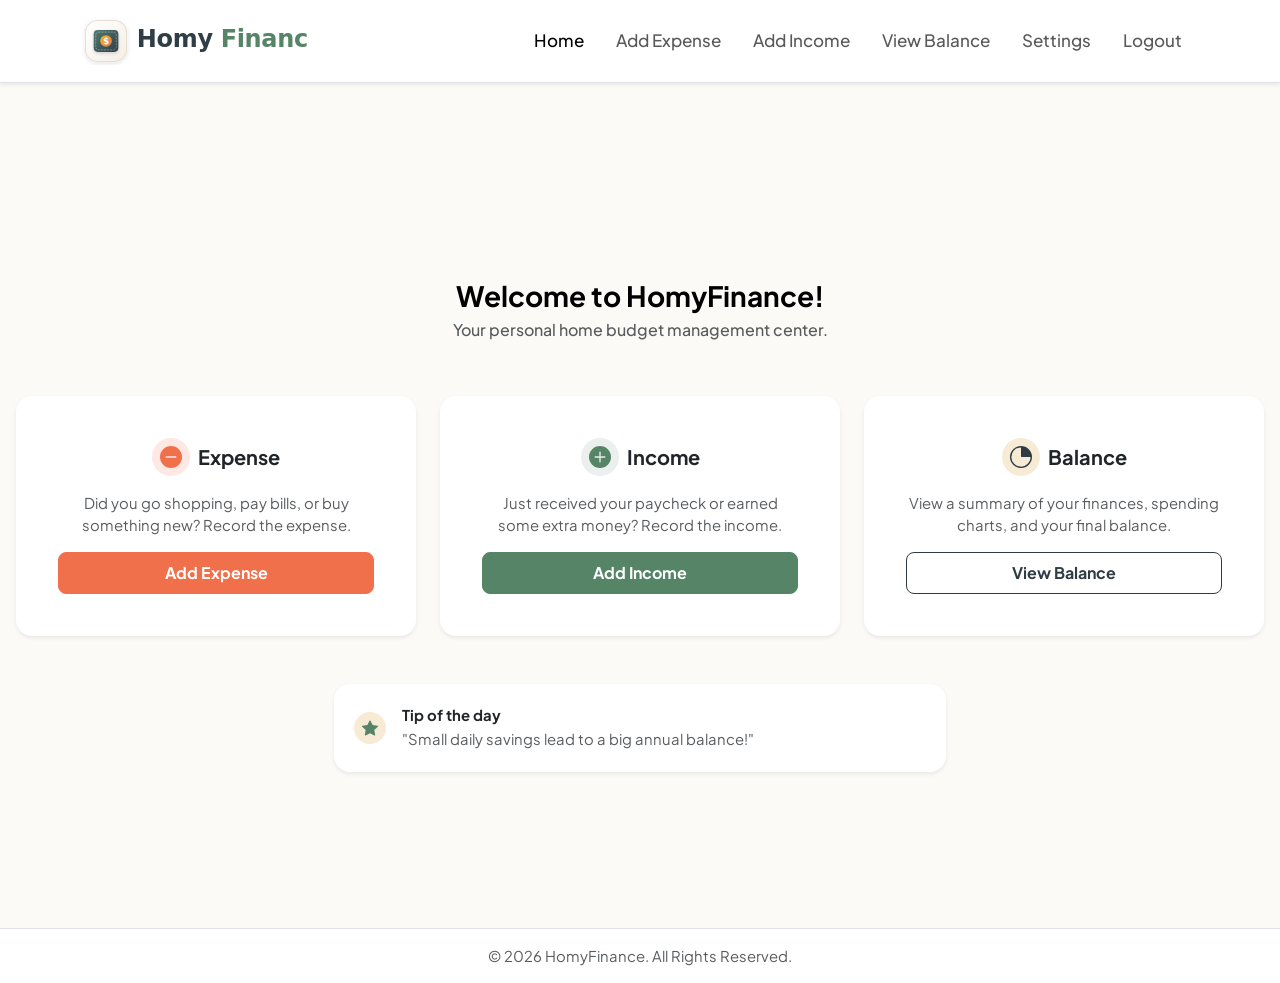
==== index.html @ 32211ff7 "Refactored balance page and remained pages" ====
<!DOCTYPE html>
<html lang="en">

<head>
  <meta charset="UTF-8">
  <meta name="description"
    content="HomyFinance - Your personal home budget management center. Track expenses, incomes, and control your financial balance easily.">
  <meta name="viewport" content="width=device-width, initial-scale=1.0">

  <meta property="og:title" content="HomyFinance - Personal Finance Tracker">
  <meta property="og:description"
    content="Take control of your household budget. Track incomes, expenses, and view clear visual balances.">
  <meta property="og:type" content="website">

  <link href="https://cdn.jsdelivr.net/npm/bootstrap@5.3.8/dist/css/bootstrap.min.css" rel="stylesheet"
    integrity="sha384-sRIl4kxILFvY47J16cr9ZwB07vP4J8+LH7qKQnuqkuIAvNWLzeN8tE5YBujZqJLB" crossorigin="anonymous">
  <link rel="icon" type="image/svg+xml" href="images/favicon.svg">
<link href="https://fonts.googleapis.com/css2?family=Plus+Jakarta+Sans:ital,wght@0,200..800;1,200..800&display=swap" rel="stylesheet">
  <link rel="stylesheet" href="css/style.css">

  <title>HomyFinance - Homepage</title>


</head>

<body class="body-custom">

  <!-- Logo & Navbar-->
  <header class="navbar navbar-expand-lg navbar-light bg-white border-bottom shadow-sm">
    <div class="container d-flex align-items-center justify-content-between">
      <a class="navbar-brand d-flex align-items-center my-1" href="login.html">

        <svg xmlns="http://www.w3.org/2000/svg" viewBox="0 0 330 70" role="img" aria-label="HomyFinance Logo"
          class="d-inline-block navbar-logo">
          <defs>
            <linearGradient id="badge-bg" x1="0%" y1="0%" x2="100%" y2="100%">
              <stop offset="0%" stop-color="#ffffff" />
              <stop offset="100%" stop-color="#f4efe6" />
            </linearGradient>
            <linearGradient id="note-green" x1="0%" y1="0%" x2="100%" y2="100%">
              <stop offset="0%" stop-color="#52796f" />
              <stop offset="100%" stop-color="#2f3e46" />
            </linearGradient>
            <linearGradient id="gold-money" x1="0%" y1="0%" x2="100%" y2="100%">
              <stop offset="0%" stop-color="#f3b61f" />
              <stop offset="100%" stop-color="#e07a5f" />
            </linearGradient>
            <filter id="soft-shadow" x="-10%" y="-10%" width="130%" height="130%">
              <feDropShadow dx="0" dy="2" stdDeviation="3" flood-color="#2f3e46" flood-opacity="0.12" />
            </filter>
            <filter id="note-shadow" x="-20%" y="-20%" width="140%" height="140%">
              <feDropShadow dx="0" dy="2" stdDeviation="2" flood-color="#2f3e46" flood-opacity="0.2" />
            </filter>
          </defs>

          <g id="logo-badge" aria-hidden="true" focusable="false" filter="url(#soft-shadow)">
            <rect x="5" y="5" width="60" height="60" rx="18" fill="url(#badge-bg)" stroke="#e8dfd1"
              stroke-width="1.5" />
            <g id="money-note" filter="url(#note-shadow)">
              <rect x="17" y="19" width="36" height="32" rx="6" fill="url(#note-green)" />
              <rect x="20" y="22" width="30" height="26" rx="4" fill="none" stroke="#ffffff" stroke-width="1.2"
                opacity="0.4" stroke-dasharray="3 1.5" />
              <circle cx="35" cy="35" r="8.5" fill="url(#gold-money)" />
              <text x="35" y="40" font-family="system-ui, -apple-system, sans-serif" font-size="13" font-weight="900"
                fill="#ffffff" text-anchor="middle">$</text>
            </g>
          </g>

          <g id="logo-text" aria-hidden="true" focusable="false">
            <text x="80" y="44" font-family="system-ui, -apple-system, sans-serif" font-size="35" font-weight="800"
              letter-spacing="-0.5px">
              <tspan fill="#2f3e46">Homy</tspan>
              <tspan fill="#558467">Finance</tspan>
            </text>
          </g>
        </svg>
      </a>

      <button class="navbar-toggler ms-auto" type="button" data-bs-toggle="collapse" data-bs-target="#navbarNav"
        aria-controls="navbarNav" aria-expanded="false" aria-label="Toggle navigation">
        <span class="navbar-toggler-icon"></span>
      </button>

      <nav class="collapse navbar-collapse" id="navbarNav">
        <ul class="navbar-nav ms-auto navbar-custom">
          <li class="nav-item"><a class="nav-link active px-3" aria-current="page" href="index.html">Home</a></li>
          <li class="nav-item"><a class="nav-link px-3" href="expense.html">Add Expense</a></li>
          <li class="nav-item"><a class="nav-link px-3" href="#">Add Income</a></li>
          <li class="nav-item"><a class="nav-link px-3" href="balance.html">View Balance</a></li>
          <li class="nav-item"><a class="nav-link px-3" href="#">Settings</a></li>
          <li class="nav-item"><a class="nav-link px-3" href="login.html">Logout</a></li>
        </ul>
      </nav>

    </div>
  </header>

  <main class="d-flex flex-column min-vh-100">

    <!-- Hero -->
    <section class="container-xxl px-3 py-3 my-2 text-center d-flex flex-column flex-grow-1 justify-content-center">

      <header class="my-2 my-md-3 my-lg-4 py-lg-3">
        <h1 class="display-6 fw-bold text-body-emphasis mb-1 mb-md-2 fs-3">Welcome to HomyFinance!</h1>
        <p class="h6 text-muted mb-3">Your personal home budget management center.</p>
      </header>

      <div class="row g-3 g-lg-4 mb-4 mb-lg-5 justify-content-center">

        <div class="col-12 col-md-6 col-lg-4">
          <article class="card card-expense h-100 shadow-sm rounded-4 text-center p-3 p-xl-4">
            <div class="card-body d-flex flex-column align-items-center p-1 p-md-2 p-lg-3">
              <div class="d-flex align-items-center gap-2 mb-3">
                <div
                  class="rounded-circle expense-circle p-2 d-inline-flex align-items-center justify-content-center flex-shrink-0">
                  <svg xmlns="http://www.w3.org/2000/svg" width="22" height="22" fill="currentColor"
                    class="bi bi-dash-circle-fill" viewBox="0 0 16 16" aria-hidden="true" focusable="false">
                    <path d="M16 8A8 8 0 1 1 0 8a8 8 0 0 1 16 0M4.5 7.5a.5.5 0 0 0 0 1h7a.5.5 0 0 0 0-1z" />
                  </svg>
                </div>
                <h2 class="h5 fw-bold mb-0 text-dark">Expense</h2>
              </div>
              <p class="card-text text-muted small mb-3 d-md-block">Did you go shopping, pay bills, or buy something
                new? Record
                the expense.</p>
              <a href="expense.html" class="btn btn-danger-custom w-100 mt-auto fw-bold rounded-3 py-2">Add Expense</a>
            </div>
          </article>
        </div>

        <div class="col-12 col-md-6 col-lg-4">
          <article class="card card-income h-100 shadow-sm rounded-4 text-center p-3 p-xl-4">
            <div class="card-body d-flex flex-column align-items-center p-1 p-md-2 p-lg-3">
              <div class="d-flex align-items-center gap-2 mb-3">
                <div
                  class="rounded-circle income-circle p-2 d-inline-flex align-items-center justify-content-center flex-shrink-0">
                  <svg xmlns="http://www.w3.org/2000/svg" width="22" height="22" fill="currentColor"
                    class="bi bi-plus-circle-fill" viewBox="0 0 16 16" aria-hidden="true" focusable="false">
                    <path
                      d="M16 8A8 8 0 1 1 0 8a8 8 0 0 1 16 0M8.5 4.5a.5.5 0 0 0-1 0v3h-3a.5.5 0 0 0 0 1h3v3a.5.5 0 0 0 1 0v-3h3a.5.5 0 0 0 0-1h-3z" />
                  </svg>
                </div>
                <h2 class="h5 fw-bold mb-0 text-dark">Income</h2>
              </div>
              <p class="card-text text-muted small mb-3 d-md-block">Just received your paycheck or earned some extra
                money?
                Record the income.</p>
              <a href="#" class="btn btn-success-custom w-100 mt-auto fw-bold rounded-3 py-2">Add Income</a>
            </div>
          </article>
        </div>

        <div class="col-12 col-md-6 col-lg-4">
          <article class="card card-balance h-100 shadow-sm rounded-4 text-center p-3 p-xl-4">
            <div class="card-body d-flex flex-column align-items-center p-1 p-md-2 p-lg-3">
              <div class="d-flex align-items-center gap-2 mb-3">
                <div
                  class="rounded-circle balance-circle p-2 d-inline-flex align-items-center justify-content-center flex-shrink-0">
                  <svg xmlns="http://www.w3.org/2000/svg" width="22" height="22" fill="currentColor"
                    class="bi bi-pie-chart" viewBox="0 0 16 16" aria-hidden="true" focusable="false">
                    <path
                      d="M7.5 1.018a7 7 0 1 0 7.481 7.481A.5.5 0 0 0 14.5 8h-6a.5.5 0 0 1-.5-.5V1.5a.5.5 0 0 0-.5-.482zM8 0a8 8 0 1 1-8 8A8 8 0 0 1 8 0z" />
                    <path d="M8.5 1.5v6.5H15A6.5 6.5 0 0 0 8.5 1.5z" />
                  </svg>
                </div>
                <h2 class="h5 fw-bold mb-0 text-dark">Balance</h2>
              </div>
              <p class="card-text text-muted small mb-3 d-md-block">View a summary of your finances, spending charts,
                and your
                final balance.</p>
              <a href="balance.html" class="btn btn-outline-custom w-100 mt-auto fw-bold rounded-3 py-2">View
                Balance</a>
            </div>
          </article>
        </div>

      </div>

      <aside class="row justify-content-center">
        <div class="col-10 col-sm-8 col-md-6">
          <div class="card border-0 shadow-sm rounded-4 text-center p-1">
            <div class="card-body d-flex flex-row align-items-center text-start p-2 p-lg-3">

              <div
                class="rounded-circle tip-circle p-2 d-inline-flex align-items-center justify-content-center flex-shrink-0">

                <svg xmlns="http://www.w3.org/2000/svg" width="16" height="16" fill="currentColor" viewBox="0 0 16 16"
                  aria-hidden="true" focusable="false">
                  <path
                    d="M3.612 15.443c-.386.198-.824-.149-.746-.592l.83-4.73L.173 6.765c-.329-.314-.158-.888.283-.95l4.898-.696L7.538.792c.197-.39.73-.39.927 0l2.184 4.327 4.898.696c.441.062.612.636.282.95l-3.522 3.356.83 4.73c.078.443-.36.79-.746.592L8 13.187l-4.389 2.256z" />
                </svg>
              </div>

              <div class="text-start px-3">
                <span class="fw-bold d-block small">Tip of the day</span>
                <small class="text-muted">"Small daily savings lead to a big annual balance!"</small>
              </div>
            </div>
          </div>
        </div>
      </aside>

    </section>

    <!-- FOOTER -->
    <footer class="border-top py-3 text-center text-muted small mt-auto bg-white">
      <div class="container">
        &copy; 2026 HomyFinance. All Rights Reserved.
      </div>
    </footer>

  </main>

  <script src="https://cdn.jsdelivr.net/npm/bootstrap@5.3.8/dist/js/bootstrap.bundle.min.js"
    integrity="sha384-FKyoEForCGlyvwx9Hj09JcYn3nv7wiPVlz7YYwJrWVcXK/BmnVDxM+D2scQbITxI"
    crossorigin="anonymous"></script>
</body>

</html>
---- css/style.css ----
:root {
  /* 1. Tło główne (Ciepły, pastelowy beż / ecru) */
  --bg-main: #fcfaf7;

  /* 2. Karty, sekcje, nawigacja (Czysta biel dla przejrzystości) */
  --bg-card: #ffffff;

  /* 3. Kolor główny / Przychody / Sukces (Szałwiowa, miękka zieleń) */
  --color-primary: #558467;
  --color-primary-hover: #3e645a;
  --color-primary-light: #ebefed; /* Tło pod wykresy/etykiety */

  /* 4. Wydatki / Ostrzeżenia (Pastelowy, zgaszony koral - nieagresywny) */
  --color-expense: #f1704c;
  --color-expense-light: #fde8e4;
  --color-expense-hover: #e95f3a;

  --color-balance: #2f3c44;
  --color-balance-muted: #f7ebd5;


  /* 5. Tekst i nagłówki (Ciemna, ciepła szarość zamiast czystej czerni) */
  --text-main: #2f3e46;
  --text-muted: #7f8c8d;
  --text-white: #ffffff;

  /* 6. Ramki i podziały (Bardzo delikatny, ciepły szary) */
  --border-color: #e3ded5;
  --border-color-hover: #e5e1d9;

  --box-shadow: #2f3e461f;

  --border-radius: 0.5rem;

   /* 7. Rozmiary kontenerów */
  --max-logo-width: clamp(11.5rem, 8rem + 10vw, 18.75rem);
  --max-logo-height: clamp(2.375rem, 1.8rem + 1.5vw, 3rem);

  --icon-min-width: 2.75rem;
  --icon-height: 1.1rem;
  --icon-width: 1.1rem;

 /* 8. Fonty i wagi*/
 --font-family-base: "Plus Jakarta Sans", sans-serif;

 --font-weight-semibold: 600;

/* Płynne rozmiary czcionek z funkcją clamp(min, val, max) */
 --font-size-xs: clamp(0.7rem, 0.7rem + 0.25vw, 0.75rem);   /* ~12px - 13.6px */
  --font-size-sm: clamp(0.8125rem, 0.78rem + 0.3vw, 0.9375rem); /* ~13px - 15px */
  --font-size-base: clamp(0.9375rem, 0.9rem + 0.4vw, 1.0625rem); /* ~15px - 17px */

  /* 2. PŁYNNE ODSTĘPY (Fluid Spacing) */
  --spacing-xs: clamp(0.2rem, 0.15rem + 0.2vw, 0.35rem);
  --spacing-sm: clamp(0.375rem, 0.3rem + 0.3vw, 0.5rem);
  --spacing-md: clamp(0.75rem, 0.65rem + 0.5vw, 1rem);
  --spacing-lg: clamp(1rem, 0.85rem + 0.8vw, 1.5rem);
}

body.body-custom {
  background-color: var(--bg-main);
  color: var(--text-main);
  font-family: var(--font-family-base);
  font-size: var(--font-size-base);
}

.navbar-logo {
  height: auto;
  max-height: var(--max-logo-height);
  max-width: var(--max-logo-width);
  width: 100%;
  transition: max-width 0.2s ease, max-height 0.2s ease;
}

.navbar-custom a {
 border-radius: var(--border-radius);  
 font-weight: 500;
 transition: background-color 0.2s ease;
}

.navbar-custom a:hover,
.navbar-custom a:active,
.navbar-custom a:focus,
.navbar-custom a:focus-visible {
background-color: color-mix(in srgb, var(--color-primary) 10%, transparent);
}

#register-form .card {
  transition: transform 0.3s ease, box-shadow 0.3s ease;
}

.input-group-custom > .form-control-custom {
  border-color: var(--border-color);
  border-top-left-radius: 0;
  border-bottom-left-radius: 0;
  border-top-right-radius: var(--border-radius);
  border-bottom-right-radius: var(--border-radius);
}

.form-label-custom {
  display: inline-block;
  font-size: var(--font-size-sm);
  font-weight: var(--font-weight-semibold);
  color: var(--text-main);
  margin-block-end: var(--spacing-xs);
}

.form-control-custom {
  padding-block: var(--spacing-xs);
  padding-inline: var(--spacing-sm);
  font-size: var(--font-size-sm);
}

.form-control-custom:focus {
  border-color: var(--color-primary);
  box-shadow: 0 0 0 0.05rem var(--color-primary-light);
}

.input-group-custom {
  transition: transform 0.2s ease;
}

.input-group-custom:focus-within {
  transform: scale(1.01);
  }

.input-group-custom > .icon-custom {
  background-color: var(--color-primary-light);
  color: var(--color-primary);
  display: flex;
  align-items: center;
  justify-content: center;
  padding-inline: var(--spacing-md);
  min-width: var(--icon-min-width);
  transition: background-color 0.25s ease, color 0.25s ease, border-color 0.25s ease;
  border-top-left-radius: var(--border-radius);
  border-bottom-left-radius: var(--border-radius);
  border-top-right-radius: var(--border-radius);
  border-bottom-right-radius: var(--border-radius);
  border: 0.0625rem solid var(--border-color);
}

.input-group-custom > .icon-custom:last-child {
  border-top-left-radius: 0;
  border-bottom-left-radius: 0;
  border-top-right-radius: var(--border-radius);
  border-bottom-right-radius: var(--border-radius);
  border-inline-start: none;
  border-inline-end: 0.0625rem solid var(--border-color);
}

.input-group-custom:focus-within .icon-custom {
  background-color: var(--color-primary);
  color: var(--text-white);
  border-color: var(--color-primary);
  transition: all 0.2s ease;
}

.input-group-custom > .icon-custom > svg {
  width: var(--icon-width);
  height: var(--icon-height);
  flex-shrink: 0;
}

.btn.btn-success-custom {
  color: var(--text-white);
  background-color: var(--color-primary);
  border: 0.0625rem solid var(--color-primary);
  padding-block: var(--spacing-sm);
  padding-inline: var(--spacing-md);
  transition: transform 0.15s ease-in-out, background-color 0.15s ease-in-out, box-shadow 0.15s ease-in-out;
}

.btn.btn-success-custom:hover,
.btn.btn-success-custom:focus,
.btn.btn-success-custom:focus-visible {
  background-color: var(--color-primary-hover);
  border-color: var(--color-primary-hover);
  color: var(--text-white);
  box-shadow: 0 0.375rem 1rem color-mix(in srgb, var(--color-primary) 30%, transparent);
}

.btn.btn-success-custom:active {
  background-color: var(--color-primary-hover);
  transform: scale(0.95);
  box-shadow: none;
}

a.text-success-custom {
  color: var(--color-primary);
  transition: color 0.2s ease;
  text-decoration: none;
}

a.text-success-custom:hover,
a.text-success-custom:focus {
  color: var(--color-primary-hover);
  text-decoration: underline;
}

h2.text-success-custom,
.text-end.text-success-custom {
  color: var(--color-primary);
}

.btn.btn-danger-custom {
  color: var(--text-white);
  background-color: var(--color-expense);
  border: 0.0625rem solid var(--color-expense);
  padding-block: var(--spacing-sm);
  padding-inline: var(--spacing-md);
  transition: transform 0.15s ease-in-out, background-color 0.15s ease-in-out, box-shadow 0.15s ease-in-out;
}

.btn.btn-danger-custom:hover,
.btn.btn-danger-custom:focus,
.btn.btn-danger-custom:focus-visible {
  background-color: var(--color-expense-hover);
  color: var(--text-white);
  border-color: var(--color-expense-hover);
  box-shadow: 0 0.375rem 1rem color-mix(in srgb, var(--color-expense) 30%, transparent);
}

.btn.btn-danger-custom:active {
  background-color: var(--color-expense-hover);
  transform: scale(0.95);
  box-shadow: none;
}

.btn.btn-outline-custom {
  color: var(--color-balance);
  border: 0.0625rem solid var(--color-balance);
  background-color: transparent;
  padding-block: var(--spacing-sm);
  padding-inline: var(--spacing-md);
  transition: transform 0.15s ease-in-out, background-color 0.15s ease-in-out, color 0.15s ease-in-out, box-shadow 0.15s ease-in-out;
}

.btn.btn-outline-custom:hover,
.btn.btn-outline-custom:focus,
.btn.btn-outline-custom:focus-visible {
  background-color: var(--color-balance);
  border-color: var(--color-balance);
  color: var(--text-white);
  box-shadow: 0 0.375rem 1rem color-mix(in srgb, var(--color-balance) 25%, transparent);
}

.btn.btn-outline-custom:active {
  background-color: var(--color-balance);
  color: var(--text-white);
  transform: scale(0.95);
  box-shadow: none;
}

.expense-circle {
  background-color: var(--color-expense-light);
  color: var(--color-expense);
}

.income-circle {
background-color: var(--color-primary-light);
color: var(--color-primary);
}

.balance-circle {
  background-color: var(--color-balance-muted);
  color: var(--color-balance);
}

.tip-circle {
  background-color: var(--color-balance-muted);
  color: var(--color-primary);
}

.card.card-expense { 
  --card-theme: var(--color-expense); 
}
.card.card-income  { 
  --card-theme: var(--color-primary); 
}
.card.card-balance { 
  --card-theme: var(--color-balance); 
}

.card.card-expense,
.card.card-income,
.card.card-balance {
  border: 0.125rem solid transparent; 
  transition: transform 0.25s ease, box-shadow 0.25s ease, border-color 0.25s ease;
}

.card.card-expense:hover,
.card.card-income:hover,
.card.card-balance:hover {
  transform: translateY(-0.375rem) scale(1.02);
  border-color: var(--card-theme);
  box-shadow: 0 0.75rem 1.5rem color-mix(in srgb, var(--card-theme) 20%, transparent);
}

.btn.form-select-tile {
  color: var(--text-main);
  border: 0.0625rem solid var(--border-color);
  background-color: var(--bg-card);
  transition: all 0.2s ease;
  display: flex;
  align-items: center;
  justify-content: center;
  padding-block: var(--spacing-sm);
  padding-inline: var(--spacing-md);
  border-radius: var(--border-radius);
  font-size: var(--font-size-sm);
}

.btn.form-select-tile:hover {
  border-color: var(--color-primary);
  background-color: var(--color-primary-light);
}

.btn-check:checked + .btn.form-select-tile {
  background-color: var(--color-primary);
  border-color: var(--color-primary);
  color: var(--text-white);
  box-shadow: 0 0.25rem 0.5rem color-mix(in srgb, var(--color-primary) 25%, transparent);
}

.table-incomes tbody tr {
  color: var(--text-main);
  transition: background-color 0.15s ease-in-out;
}

.table-incomes.table-hover > tbody > tr:hover > * {
  --bs-table-bg-state: var(--color-primary-light);
}

.table-expenses.table-hover > tbody > tr:hover > * {
  --bs-table-bg-state: var(--color-expense-light);
}

h2.text-expense-custom,
.text-end.text-expense-custom {
  color: var(--color-expense);
}

@media (min-width: 48rem) {
  .card-body-custom {
    padding: var(--spacing-lg);
  }
  
  .tile-text-custom {
    display: inline;
    font-size: var( --font-size-xs);
    line-height: 1.1;
  }
  .btn.form-select-tile {
    padding: var(--spacing-xs) var(--spacing-sm);
  }

  .form-control-custom {
    padding-top: 0.25rem;
    padding-bottom: 0.25rem;
    font-size: var(--font-size-sm);
  }
}

@media (prefers-reduced-motion: reduce) {
  html {
    scroll-behavior: auto !important;
  }
  
  *,
  *::before,
  *::after {
    animation-duration: 0.01ms !important;
    animation-iteration-count: 1 !important;
    transition-duration: 0.01ms !important;
    scroll-behavior: auto !important;
  }
}
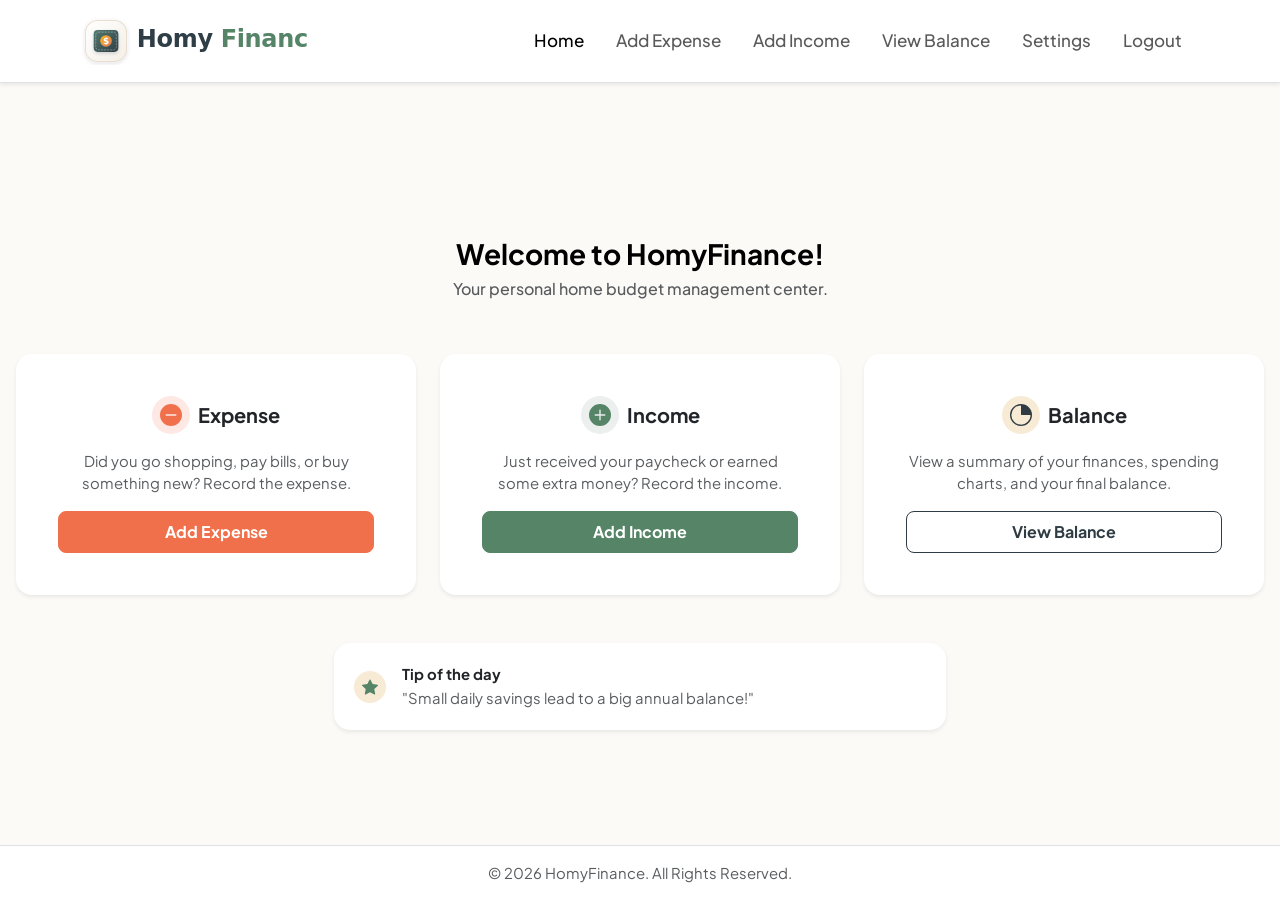
==== commit 76e7dfd8: "Footer moved outside of main and double viewport height removed" ====
--- a/index.html
+++ b/index.html
@@ -3,19 +3,25 @@
 
 <head>
   <meta charset="UTF-8">
+  <meta name="viewport" content="width=device-width, initial-scale=1.0">
   <meta name="description"
-    content="HomyFinance - Your personal home budget management center. Track expenses, incomes, and control your financial balance easily.">
-  <meta name="viewport" content="width=device-width, initial-scale=1.0">
-
-  <meta property="og:title" content="HomyFinance - Personal Finance Tracker">
+    content="HomyFinance is your personal home budget management center. Track expenses, incomes, and control your financial balance easily.">
+  <meta name="author" content="Justyna Nowak-Szrajnert">
   <meta property="og:description"
-    content="Take control of your household budget. Track incomes, expenses, and view clear visual balances.">
+    content="Take full control of your household budget with HomyFinance. Track your incomes and expenses effortlessly while analyzing clear financial summaries.">
   <meta property="og:type" content="website">
+  <meta property="og:image" content="https://jusnow1608.github.io/HomyFinance/solution/home.png">
+  <meta property="og:image:width" content="1200">
+  <meta property="og:image:height" content="627">
+
+  <meta name="title" property="og:title" content="HomyFinance | Homepage">
+  <meta property="og:url" content="https://jusnow1608.github.io/HomyFinance/index.html">
 
   <link href="https://cdn.jsdelivr.net/npm/bootstrap@5.3.8/dist/css/bootstrap.min.css" rel="stylesheet"
     integrity="sha384-sRIl4kxILFvY47J16cr9ZwB07vP4J8+LH7qKQnuqkuIAvNWLzeN8tE5YBujZqJLB" crossorigin="anonymous">
   <link rel="icon" type="image/svg+xml" href="images/favicon.svg">
-<link href="https://fonts.googleapis.com/css2?family=Plus+Jakarta+Sans:ital,wght@0,200..800;1,200..800&display=swap" rel="stylesheet">
+  <link href="https://fonts.googleapis.com/css2?family=Plus+Jakarta+Sans:ital,wght@0,200..800;1,200..800&display=swap"
+    rel="stylesheet">
   <link rel="stylesheet" href="css/style.css">
 
   <title>HomyFinance - Homepage</title>
@@ -23,7 +29,7 @@
 
 </head>
 
-<body class="body-custom">
+<body class="body-custom d-flex flex-column min-vh-100">
 
   <!-- Logo & Navbar-->
   <header class="navbar navbar-expand-lg navbar-light bg-white border-bottom shadow-sm">
@@ -95,7 +101,7 @@
     </div>
   </header>
 
-  <main class="d-flex flex-column min-vh-100">
+  <main class="flex-grow-1 d-flex flex-column">
 
     <!-- Hero -->
     <section class="container-xxl px-3 py-3 my-2 text-center d-flex flex-column flex-grow-1 justify-content-center">
@@ -202,14 +208,14 @@
 
     </section>
 
-    <!-- FOOTER -->
-    <footer class="border-top py-3 text-center text-muted small mt-auto bg-white">
-      <div class="container">
-        &copy; 2026 HomyFinance. All Rights Reserved.
-      </div>
-    </footer>
-
   </main>
+
+  <!-- FOOTER -->
+  <footer class="border-top py-3 text-center text-muted small bg-white">
+    <div class="container">
+      &copy; 2026 HomyFinance. All Rights Reserved.
+    </div>
+   </footer>
 
   <script src="https://cdn.jsdelivr.net/npm/bootstrap@5.3.8/dist/js/bootstrap.bundle.min.js"
     integrity="sha384-FKyoEForCGlyvwx9Hj09JcYn3nv7wiPVlz7YYwJrWVcXK/BmnVDxM+D2scQbITxI"
